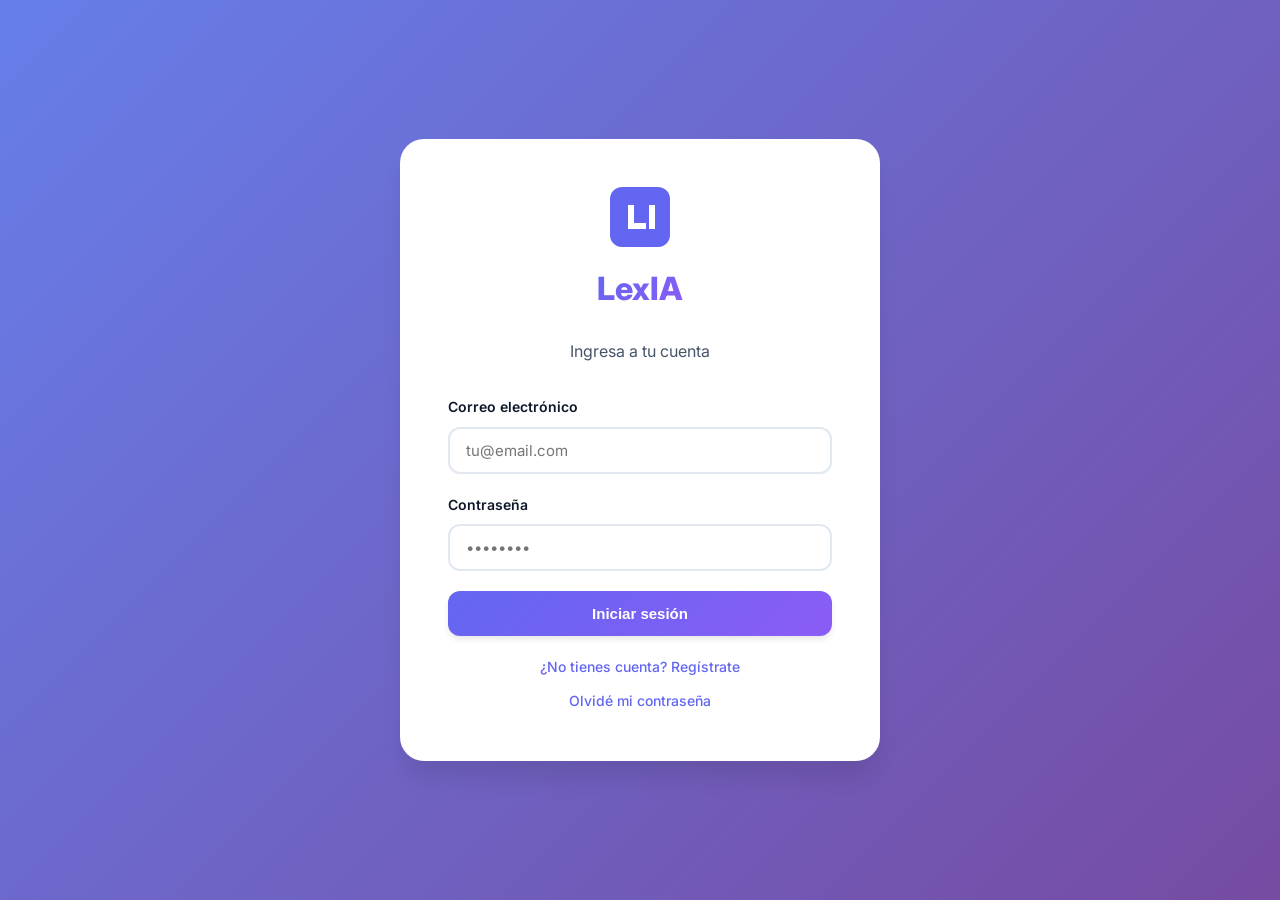
==== app.html @ 5ee6c03c "Add files via upload" ====
<!DOCTYPE html>
<html lang="es">
<head>
    <meta charset="UTF-8">
    <meta name="viewport" content="width=device-width, initial-scale=1.0">
    <title>LexIA - Dashboard</title>
    <link rel="stylesheet" href="styles/app.css">
    <link rel="preconnect" href="https://fonts.googleapis.com">
    <link rel="preconnect" href="https://fonts.gstatic.com" crossorigin>
    <link href="https://fonts.googleapis.com/css2?family=Inter:wght@300;400;500;600;700;800&display=swap" rel="stylesheet">
</head>
<body>
    <!-- Auth Screens -->
    <div id="authScreen" class="auth-container">
        <!-- Login -->
        <div id="loginForm" class="auth-card">
            <div class="auth-header">
                <div class="logo-large">
                    <svg width="60" height="60" viewBox="0 0 40 40" fill="none" xmlns="http://www.w3.org/2000/svg">
                        <rect width="40" height="40" rx="8" fill="url(#gradient1)"/>
                        <path d="M12 28V12H16V24H24V28H12Z" fill="white"/>
                        <path d="M26 12H30V28H26V12Z" fill="white"/>
                        <defs>
                            <linearGradient id="gradient1" x1="0" y1="0" x2="40" y2="40">
                                <stop offset="0%" style="stop-color:#6366f1"/>
                                <stop offset="100%" style="stop-color:#8b5cf6"/>
                            </linearGradient>
                        </defs>
                    </svg>
                    <h1>LexIA</h1>
                </div>
                <p class="auth-subtitle">Ingresa a tu cuenta</p>
            </div>
            <form id="loginFormElement" class="auth-form">
                <div class="form-group">
                    <label>Correo electrónico</label>
                    <input type="email" id="loginEmail" placeholder="tu@email.com" required>
                </div>
                <div class="form-group">
                    <label>Contraseña</label>
                    <input type="password" id="loginPassword" placeholder="••••••••" required>
                </div>
                <button type="submit" class="btn-primary btn-block">Iniciar sesión</button>
                <div class="auth-links">
                    <a href="#" id="showRegister">¿No tienes cuenta? Regístrate</a>
                    <a href="#" id="showResetPassword">Olvidé mi contraseña</a>
                </div>
            </form>
        </div>

        <!-- Register -->
        <div id="registerForm" class="auth-card" style="display: none;">
            <div class="auth-header">
                <div class="logo-large">
                    <svg width="60" height="60" viewBox="0 0 40 40" fill="none" xmlns="http://www.w3.org/2000/svg">
                        <rect width="40" height="40" rx="8" fill="url(#gradient2)"/>
                        <path d="M12 28V12H16V24H24V28H12Z" fill="white"/>
                        <path d="M26 12H30V28H26V12Z" fill="white"/>
                        <defs>
                            <linearGradient id="gradient2" x1="0" y1="0" x2="40" y2="40">
                                <stop offset="0%" style="stop-color:#6366f1"/>
                                <stop offset="100%" style="stop-color:#8b5cf6"/>
                            </linearGradient>
                        </defs>
                    </svg>
                    <h1>LexIA</h1>
                </div>
                <p class="auth-subtitle">Comienza tu prueba gratuita de 7 días</p>
            </div>
            <form id="registerFormElement" class="auth-form">
                <div class="form-group">
                    <label>Nombre completo</label>
                    <input type="text" id="registerName" placeholder="Juan Pérez" required>
                </div>
                <div class="form-group">
                    <label>Correo electrónico</label>
                    <input type="email" id="registerEmail" placeholder="tu@email.com" required>
                </div>
                <div class="form-group">
                    <label>Contraseña</label>
                    <input type="password" id="registerPassword" placeholder="Mínimo 6 caracteres" required minlength="6">
                </div>
                <div class="form-group">
                    <label>Matrícula profesional (opcional)</label>
                    <input type="text" id="registerMatricula" placeholder="Ej: T° 123 F° 456">
                </div>
                <button type="submit" class="btn-primary btn-block">Comenzar prueba gratuita</button>
                <p class="trial-notice">
                    ✓ 7 días gratis, sin tarjeta de crédito<br>
                    ✓ Acceso completo a todas las funcionalidades
                </p>
                <div class="auth-links">
                    <a href="#" id="showLogin">¿Ya tienes cuenta? Inicia sesión</a>
                </div>
            </form>
        </div>

        <!-- Reset Password -->
        <div id="resetPasswordForm" class="auth-card" style="display: none;">
            <div class="auth-header">
                <div class="logo-large">
                    <svg width="60" height="60" viewBox="0 0 40 40" fill="none" xmlns="http://www.w3.org/2000/svg">
                        <rect width="40" height="40" rx="8" fill="url(#gradient3)"/>
                        <path d="M12 28V12H16V24H24V28H12Z" fill="white"/>
                        <path d="M26 12H30V28H26V12Z" fill="white"/>
                        <defs>
                            <linearGradient id="gradient3" x1="0" y1="0" x2="40" y2="40">
                                <stop offset="0%" style="stop-color:#6366f1"/>
                                <stop offset="100%" style="stop-color:#8b5cf6"/>
                            </linearGradient>
                        </defs>
                    </svg>
                    <h1>LexIA</h1>
                </div>
                <p class="auth-subtitle">Recuperar contraseña</p>
            </div>
            <form id="resetPasswordFormElement" class="auth-form">
                <div class="form-group">
                    <label>Correo electrónico</label>
                    <input type="email" id="resetEmail" placeholder="tu@email.com" required>
                </div>
                <button type="submit" class="btn-primary btn-block">Enviar instrucciones</button>
                <div class="auth-links">
                    <a href="#" id="backToLogin">Volver al inicio de sesión</a>
                </div>
            </form>
        </div>
    </div>

    <!-- Main App -->
    <div id="mainApp" style="display: none;">
        <!-- Sidebar -->
        <aside class="sidebar">
            <div class="sidebar-header">
                <div class="logo">
                    <svg width="32" height="32" viewBox="0 0 40 40" fill="none" xmlns="http://www.w3.org/2000/svg">
                        <rect width="40" height="40" rx="8" fill="url(#gradient4)"/>
                        <path d="M12 28V12H16V24H24V28H12Z" fill="white"/>
                        <path d="M26 12H30V28H26V12Z" fill="white"/>
                        <defs>
                            <linearGradient id="gradient4" x1="0" y1="0" x2="40" y2="40">
                                <stop offset="0%" style="stop-color:#6366f1"/>
                                <stop offset="100%" style="stop-color:#8b5cf6"/>
                            </linearGradient>
                        </defs>
                    </svg>
                    <span>LexIA</span>
                </div>
            </div>

            <nav class="sidebar-nav">
                <a href="#" class="nav-item active" data-section="dashboard">
                    <span class="nav-icon">📊</span>
                    <span>Dashboard</span>
                </a>
                <a href="#" class="nav-item" data-section="expedientes">
                    <span class="nav-icon">📂</span>
                    <span>Expedientes</span>
                </a>
                <a href="#" class="nav-item" data-section="clientes">
                    <span class="nav-icon">👥</span>
                    <span>Clientes</span>
                </a>
                <a href="#" class="nav-item" data-section="analisis">
                    <span class="nav-icon">🔍</span>
                    <span>Análisis de PDFs</span>
                </a>
                <a href="#" class="nav-item" data-section="estrategia">
                    <span class="nav-icon">⚖️</span>
                    <span>Estrategia</span>
                </a>
                <a href="#" class="nav-item" data-section="escritos">
                    <span class="nav-icon">✍️</span>
                    <span>Escritos Judiciales</span>
                </a>
                <a href="#" class="nav-item" data-section="agenda">
                    <span class="nav-icon">📅</span>
                    <span>Agenda</span>
                </a>
                <a href="#" class="nav-item" data-section="cartas">
                    <span class="nav-icon">📨</span>
                    <span>Cartas Documento</span>
                </a>
                <a href="#" class="nav-item" data-section="contratos">
                    <span class="nav-icon">📄</span>
                    <span>Contratos</span>
                </a>
                <a href="#" class="nav-item" data-section="calculadora">
                    <span class="nav-icon">💰</span>
                    <span>Calculadora Legal</span>
                </a>
                <a href="#" class="nav-item" data-section="casos">
                    <span class="nav-icon">🎓</span>
                    <span>Casos Prácticos</span>
                </a>
            </nav>

            <div class="sidebar-footer">
                <div class="user-info">
                    <div class="user-avatar">
                        <span id="userInitials">JP</span>
                    </div>
                    <div class="user-details">
                        <p class="user-name" id="userName">Juan Pérez</p>
                        <p class="user-plan" id="userPlan">Prueba gratuita</p>
                    </div>
                </div>
                <button class="btn-icon" id="btnLogout" title="Cerrar sesión">
                    <svg width="20" height="20" viewBox="0 0 20 20" fill="none">
                        <path d="M8 15L3 10L8 5" stroke="currentColor" stroke-width="2" stroke-linecap="round"/>
                        <path d="M3 10H13" stroke="currentColor" stroke-width="2" stroke-linecap="round"/>
                        <path d="M10 3H16C16.5523 3 17 3.44772 17 4V16C17 16.5523 16.5523 17 16 17H10" stroke="currentColor" stroke-width="2" stroke-linecap="round"/>
                    </svg>
                </button>
            </div>
        </aside>

        <!-- Main Content -->
        <main class="main-content">
            <!-- Dashboard Section -->
            <section id="dashboardSection" class="content-section active">
                <div class="section-header">
                    <h1>Dashboard</h1>
                    <div id="trialBanner" class="trial-banner">
                        <span>⏰ Te quedan <strong id="daysLeft">7 días</strong> de prueba gratuita</span>
                        <button class="btn-primary btn-sm" id="btnSubscribe">Suscribirme ahora</button>
                    </div>
                </div>

                <div class="stats-grid">
                    <div class="stat-card">
                        <div class="stat-icon">📂</div>
                        <div class="stat-content">
                            <p class="stat-label">Expedientes activos</p>
                            <p class="stat-value" id="statExpedientes">0</p>
                        </div>
                    </div>
                    <div class="stat-card">
                        <div class="stat-icon">👥</div>
                        <div class="stat-content">
                            <p class="stat-label">Clientes</p>
                            <p class="stat-value" id="statClientes">0</p>
                        </div>
                    </div>
                    <div class="stat-card">
                        <div class="stat-icon">📅</div>
                        <div class="stat-content">
                            <p class="stat-label">Audiencias próximas</p>
                            <p class="stat-value" id="statAudiencias">0</p>
                        </div>
                    </div>
                    <div class="stat-card">
                        <div class="stat-icon">✍️</div>
                        <div class="stat-content">
                            <p class="stat-label">Escritos generados</p>
                            <p class="stat-value" id="statEscritos">0</p>
                        </div>
                    </div>
                </div>

                <div class="dashboard-content">
                    <div class="quick-actions">
                        <h2>Acciones rápidas</h2>
                        <div class="actions-grid">
                            <button class="action-card" data-section="expedientes">
                                <span class="action-icon">📂</span>
                                <span class="action-text">Nuevo expediente</span>
                            </button>
                            <button class="action-card" data-section="clientes">
                                <span class="action-icon">👥</span>
                                <span class="action-text">Nuevo cliente</span>
                            </button>
                            <button class="action-card" data-section="analisis">
                                <span class="action-icon">🔍</span>
                                <span class="action-text">Analizar PDF</span>
                            </button>
                            <button class="action-card" data-section="escritos">
                                <span class="action-icon">✍️</span>
                                <span class="action-text">Redactar escrito</span>
                            </button>
                        </div>
                    </div>

                    <div class="recent-activity">
                        <h2>Actividad reciente</h2>
                        <div id="activityList" class="activity-list">
                            <div class="empty-state">
                                <span class="empty-icon">📋</span>
                                <p>Aún no tienes actividad</p>
                                <p class="empty-subtitle">Comienza creando un expediente o cliente</p>
                            </div>
                        </div>
                    </div>
                </div>
            </section>

            <!-- Expedientes Section -->
            <section id="expedientesSection" class="content-section">
                <div class="section-header">
                    <h1>Gestión de Expedientes</h1>
                    <button class="btn-primary" id="btnNuevoExpediente">
                        <span>+</span> Nuevo expediente
                    </button>
                </div>

                <div id="expedientesList" class="data-table">
                    <!-- Tabla de expedientes se cargará dinámicamente -->
                </div>
            </section>

            <!-- Clientes Section -->
            <section id="clientesSection" class="content-section">
                <div class="section-header">
                    <h1>Gestión de Clientes</h1>
                    <button class="btn-primary" id="btnNuevoCliente">
                        <span>+</span> Nuevo cliente
                    </button>
                </div>

                <div id="clientesList" class="data-table">
                    <!-- Tabla de clientes se cargará dinámicamente -->
                </div>
            </section>

            <!-- Análisis Section -->
            <section id="analisisSection" class="content-section">
                <div class="section-header">
                    <h1>Análisis de PDFs con IA</h1>
                </div>

                <div class="upload-zone" id="pdfUploadZone">
                    <svg class="upload-icon" width="64" height="64" viewBox="0 0 24 24" fill="none">
                        <path d="M12 15V3M12 3L8 7M12 3L16 7" stroke="currentColor" stroke-width="2" stroke-linecap="round"/>
                        <path d="M2 17L2 19C2 20.1046 2.89543 21 4 21L20 21C21.1046 21 22 20.1046 22 19L22 17" stroke="currentColor" stroke-width="2" stroke-linecap="round"/>
                    </svg>
                    <h3>Arrastra tu expediente PDF aquí</h3>
                    <p>o haz clic para seleccionar un archivo</p>
                    <input type="file" id="pdfFileInput" accept=".pdf" style="display: none;">
                    <button class="btn-secondary" id="btnSelectPDF">Seleccionar archivo</button>
                </div>

                <div id="analisisResult" class="analysis-result" style="display: none;">
                    <!-- Resultado del análisis -->
                </div>
            </section>

            <!-- Estrategia Section -->
            <section id="estrategiaSection" class="content-section">
                <div class="section-header">
                    <h1>Estrategia Procesal</h1>
                </div>

                <div class="strategy-form">
                    <div class="form-group">
                        <label>Selecciona un expediente</label>
                        <select id="estrategiaExpediente" class="form-select">
                            <option value="">Seleccionar expediente...</option>
                        </select>
                    </div>
                    <div class="form-group">
                        <label>Tipo de estrategia</label>
                        <select id="estrategiaTipo" class="form-select">
                            <option value="general">Análisis estratégico general</option>
                            <option value="defensiva">Estrategia defensiva</option>
                            <option value="ofensiva">Estrategia ofensiva</option>
                            <option value="negociacion">Estrategia de negociación</option>
                        </select>
                    </div>
                    <div class="form-group">
                        <label>Contexto adicional (opcional)</label>
                        <textarea id="estrategiaContexto" rows="4" placeholder="Agrega información relevante que pueda ayudar a generar una mejor estrategia..."></textarea>
                    </div>
                    <button class="btn-primary" id="btnGenerarEstrategia">Generar estrategia</button>
                </div>

                <div id="estrategiaResult" class="strategy-result" style="display: none;">
                    <!-- Resultado de la estrategia -->
                </div>
            </section>

            <!-- Escritos Section -->
            <section id="escritosSection" class="content-section">
                <div class="section-header">
                    <h1>Redacción de Escritos Judiciales</h1>
                </div>

                <div class="escritos-form">
                    <div class="form-group">
                        <label>Tipo de escrito</label>
                        <select id="escritoTipo" class="form-select">
                            <option value="">Seleccionar tipo...</option>
                            <option value="demanda">Demanda</option>
                            <option value="contestacion">Contestación de demanda</option>
                            <option value="recurso_apelacion">Recurso de apelación</option>
                            <option value="recurso_revocatoria">Recurso de revocatoria</option>
                            <option value="alegato">Alegato</option>
                            <option value="memorial">Memorial</option>
                            <option value="escrito_prueba">Ofrecimiento de prueba</option>
                            <option value="incidente">Incidente</option>
                        </select>
                    </div>
                    <div class="form-group">
                        <label>Expediente relacionado (opcional)</label>
                        <select id="escritoExpediente" class="form-select">
                            <option value="">Sin expediente asociado</option>
                        </select>
                    </div>
                    <div class="form-group">
                        <label>Detalles del escrito</label>
                        <textarea id="escritoDetalles" rows="6" placeholder="Describe los hechos, fundamentos y peticiones que debe contener el escrito..."></textarea>
                    </div>
                    <button class="btn-primary" id="btnGenerarEscrito">Generar escrito</button>
                </div>

                <div id="escritoResult" class="document-result" style="display: none;">
                    <!-- Resultado del escrito -->
                </div>
            </section>

            <!-- Agenda Section -->
            <section id="agendaSection" class="content-section">
                <div class="section-header">
                    <h1>Agenda de Audiencias</h1>
                    <button class="btn-primary" id="btnNuevaAudiencia">
                        <span>+</span> Nueva audiencia
                    </button>
                </div>

                <div id="calendar" class="calendar">
                    <!-- Calendario se cargará dinámicamente -->
                </div>

                <div id="audienciasList" class="audiencias-list">
                    <!-- Lista de audiencias -->
                </div>
            </section>

            <!-- Cartas Section -->
            <section id="cartasSection" class="content-section">
                <div class="section-header">
                    <h1>Redacción de Cartas Documento</h1>
                </div>

                <div class="cartas-form">
                    <div class="form-group">
                        <label>Destinatario</label>
                        <input type="text" id="cartaDestinatario" placeholder="Nombre del destinatario">
                    </div>
                    <div class="form-group">
                        <label>Domicilio del destinatario</label>
                        <input type="text" id="cartaDomicilio" placeholder="Dirección completa">
                    </div>
                    <div class="form-group">
                        <label>Motivo de la carta</label>
                        <select id="cartaMotivo" class="form-select">
                            <option value="">Seleccionar motivo...</option>
                            <option value="intimacion_pago">Intimación de pago</option>
                            <option value="rescision_contrato">Rescisión de contrato</option>
                            <option value="notificacion_despido">Notificación de despido</option>
                            <option value="reclamo_daños">Reclamo por daños</option>
                            <option value="intimacion_cumplimiento">Intimación de cumplimiento</option>
                            <option value="otro">Otro motivo</option>
                        </select>
                    </div>
                    <div class="form-group">
                        <label>Contenido de la carta</label>
                        <textarea id="cartaContenido" rows="6" placeholder="Describe los hechos, antecedentes y lo que se requiere del destinatario..."></textarea>
                    </div>
                    <button class="btn-primary" id="btnGenerarCarta">Generar carta documento</button>
                </div>

                <div id="cartaResult" class="document-result" style="display: none;">
                    <!-- Resultado de la carta -->
                </div>
            </section>

            <!-- Contratos Section -->
            <section id="contratosSection" class="content-section">
                <div class="section-header">
                    <h1>Redacción de Contratos</h1>
                </div>

                <div class="contratos-form">
                    <div class="form-group">
                        <label>Tipo de contrato</label>
                        <select id="contratoTipo" class="form-select">
                            <option value="">Seleccionar tipo...</option>
                            <option value="compraventa">Compraventa</option>
                            <option value="locacion">Locación</option>
                            <option value="trabajo">Contrato de trabajo</option>
                            <option value="servicios">Prestación de servicios</option>
                            <option value="mutuo">Mutuo</option>
                            <option value="comodato">Comodato</option>
                            <option value="donacion">Donación</option>
                            <option value="sociedad">Contrato de sociedad</option>
                            <option value="mandato">Mandato</option>
                        </select>
                    </div>
                    <div class="form-group">
                        <label>Partes del contrato</label>
                        <textarea id="contratoPartes" rows="3" placeholder="Ejemplo: Parte A: Juan Pérez, DNI 12345678&#10;Parte B: María González, DNI 87654321"></textarea>
                    </div>
                    <div class="form-group">
                        <label>Cláusulas y condiciones</label>
                        <textarea id="contratoClausulas" rows="6" placeholder="Describe las condiciones específicas, plazos, obligaciones de las partes, forma de pago, etc."></textarea>
                    </div>
                    <button class="btn-primary" id="btnGenerarContrato">Generar contrato</button>
                </div>

                <div id="contratoResult" class="document-result" style="display: none;">
                    <!-- Resultado del contrato -->
                </div>
            </section>

            <!-- Calculadora Section -->
            <section id="calculadoraSection" class="content-section">
                <div class="section-header">
                    <h1>Calculadora Legal</h1>
                </div>

                <div class="calculator-tabs">
                    <button class="calc-tab active" data-calc="indemnizacion">Indemnización LCT</button>
                    <button class="calc-tab" data-calc="alimentos">Cuota alimentaria</button>
                    <button class="calc-tab" data-calc="accidente">Accidente laboral (LRT)</button>
                </div>

                <!-- Calculadora Indemnización -->
                <div id="calcIndemnizacion" class="calculator-form active">
                    <div class="form-row">
                        <div class="form-group">
                            <label>Fecha de ingreso</label>
                            <input type="date" id="fechaIngreso">
                        </div>
                        <div class="form-group">
                            <label>Fecha de egreso</label>
                            <input type="date" id="fechaEgreso">
                        </div>
                    </div>
                    <div class="form-row">
                        <div class="form-group">
                            <label>Mejor remuneración mensual</label>
                            <input type="number" id="remuneracion" placeholder="$">
                        </div>
                        <div class="form-group">
                            <label>Tipo de despido</label>
                            <select id="tipoDespido" class="form-select">
                                <option value="sin_causa">Sin causa</option>
                                <option value="por_causa">Por causa</option>
                            </select>
                        </div>
                    </div>
                    <button class="btn-primary" id="btnCalcularIndemnizacion">Calcular</button>
                    <div id="resultIndemnizacion" class="calc-result" style="display: none;"></div>
                </div>

                <!-- Calculadora Alimentos -->
                <div id="calcAlimentos" class="calculator-form">
                    <div class="form-row">
                        <div class="form-group">
                            <label>Ingresos del alimentante</label>
                            <input type="number" id="ingresosAlimentante" placeholder="$">
                        </div>
                        <div class="form-group">
                            <label>Cantidad de hijos</label>
                            <input type="number" id="cantidadHijos" min="1" value="1">
                        </div>
                    </div>
                    <div class="form-group">
                        <label>Gastos estimados mensuales del menor</label>
                        <input type="number" id="gastosHijo" placeholder="$">
                    </div>
                    <button class="btn-primary" id="btnCalcularAlimentos">Calcular</button>
                    <div id="resultAlimentos" class="calc-result" style="display: none;"></div>
                </div>

                <!-- Calculadora Accidente -->
                <div id="calcAccidente" class="calculator-form">
                    <div class="form-row">
                        <div class="form-group">
                            <label>Ingreso base mensual</label>
                            <input type="number" id="ingresoBase" placeholder="$">
                        </div>
                        <div class="form-group">
                            <label>Porcentaje de incapacidad (%)</label>
                            <input type="number" id="incapacidad" min="0" max="100" placeholder="%">
                        </div>
                    </div>
                    <div class="form-group">
                        <label>Edad del trabajador</label>
                        <input type="number" id="edadTrabajador" min="18" max="70">
                    </div>
                    <button class="btn-primary" id="btnCalcularAccidente">Calcular</button>
                    <div id="resultAccidente" class="calc-result" style="display: none;"></div>
                </div>
            </section>

            <!-- Casos Prácticos Section -->
            <section id="casosSection" class="content-section">
                <div class="section-header">
                    <h1>Casos Prácticos</h1>
                </div>

                <div class="casos-grid">
                    <div class="caso-card" data-tipo="laboral">
                        <div class="caso-icon">💼</div>
                        <h3>Derecho Laboral</h3>
                        <p>Practica con casos de despidos, indemnizaciones y conflictos laborales</p>
                        <button class="btn-secondary">Iniciar caso</button>
                    </div>
                    <div class="caso-card" data-tipo="civil">
                        <div class="caso-icon">⚖️</div>
                        <h3>Derecho Civil</h3>
                        <p>Casos de contratos, daños, responsabilidad civil y más</p>
                        <button class="btn-secondary">Iniciar caso</button>
                    </div>
                    <div class="caso-card" data-tipo="familia">
                        <div class="caso-icon">👨‍👩‍👧</div>
                        <h3>Derecho de Familia</h3>
                        <p>Alimentos, divorcio, régimen de visitas y tenencia</p>
                        <button class="btn-secondary">Iniciar caso</button>
                    </div>
                    <div class="caso-card" data-tipo="comercial">
                        <div class="caso-icon">🏢</div>
                        <h3>Derecho Comercial</h3>
                        <p>Sociedades, títulos de crédito y contratos comerciales</p>
                        <button class="btn-secondary">Iniciar caso</button>
                    </div>
                </div>

                <div id="casoActivo" class="caso-activo" style="display: none;">
                    <!-- Caso práctico activo -->
                </div>
            </section>
        </main>
    </div>

    <!-- Modals -->
    <div id="modalOverlay" class="modal-overlay"></div>
    
    <!-- Modal Suscripción -->
    <div id="modalSuscripcion" class="modal">
        <div class="modal-content">
            <div class="modal-header">
                <h2>Suscríbete a LexIA</h2>
                <button class="modal-close">&times;</button>
            </div>
            <div class="modal-body">
                <div class="subscription-plan">
                    <h3>Plan Profesional</h3>
                    <div class="price-large">
                        <span class="currency">$</span>
                        <span class="amount">9.900</span>
                        <span class="period">/mes</span>
                    </div>
                    <p class="price-note">Precio en pesos argentinos</p>
                    <ul class="plan-features">
                        <li>✓ Todas las funcionalidades</li>
                        <li>✓ Expedientes y clientes ilimitados</li>
                        <li>✓ Análisis con IA</li>
                        <li>✓ Soporte prioritario</li>
                    </ul>
                    <button class="btn-primary btn-block" id="btnProcesarPago">Procesar pago con Mercado Pago</button>
                    <p class="payment-note">Serás redirigido a Mercado Pago para completar el pago de forma segura</p>
                </div>
            </div>
        </div>
    </div>

    <!-- Loading Spinner -->
    <div id="loadingSpinner" class="loading-spinner" style="display: none;">
        <div class="spinner"></div>
        <p>Procesando...</p>
    </div>

    <!-- Toast Notifications -->
    <div id="toastContainer" class="toast-container"></div>

    <!-- Scripts -->
    <script src="js/config.js"></script>
    <script src="js/supabase.js"></script>
    <script src="js/claude-ai.js"></script>
    <script src="js/ui-extended.js"></script>
    <script src="js/auth.js"></script>
    <script src="js/app.js"></script>
</body>
</html>
---- styles/app.css ----
/* Variables globales */
:root {
    --primary: #6366f1;
    --primary-dark: #4f46e5;
    --primary-light: #818cf8;
    --secondary: #8b5cf6;
    --accent: #ec4899;
    --success: #10b981;
    --warning: #f59e0b;
    --error: #ef4444;
    
    --bg-primary: #ffffff;
    --bg-secondary: #f8fafc;
    --bg-tertiary: #f1f5f9;
    
    --text-primary: #0f172a;
    --text-secondary: #475569;
    --text-tertiary: #94a3b8;
    
    --border: #e2e8f0;
    --shadow-sm: 0 1px 2px 0 rgba(0, 0, 0, 0.05);
    --shadow-md: 0 4px 6px -1px rgba(0, 0, 0, 0.1);
    --shadow-lg: 0 10px 15px -3px rgba(0, 0, 0, 0.1);
    --shadow-xl: 0 20px 25px -5px rgba(0, 0, 0, 0.1);
    
    --radius-sm: 8px;
    --radius-md: 12px;
    --radius-lg: 16px;
    --radius-xl: 24px;
    
    --sidebar-width: 280px;
}

* {
    margin: 0;
    padding: 0;
    box-sizing: border-box;
}

body {
    font-family: 'Inter', -apple-system, BlinkMacSystemFont, 'Segoe UI', sans-serif;
    color: var(--text-primary);
    background: var(--bg-secondary);
    line-height: 1.6;
    -webkit-font-smoothing: antialiased;
}

/* Auth Container */
.auth-container {
    min-height: 100vh;
    display: flex;
    align-items: center;
    justify-content: center;
    background: linear-gradient(135deg, #667eea 0%, #764ba2 100%);
    padding: 24px;
}

.auth-card {
    background: white;
    border-radius: var(--radius-xl);
    padding: 48px;
    max-width: 480px;
    width: 100%;
    box-shadow: var(--shadow-xl);
}

.auth-header {
    text-align: center;
    margin-bottom: 32px;
}

.logo-large {
    display: flex;
    flex-direction: column;
    align-items: center;
    gap: 16px;
    margin-bottom: 24px;
}

.logo-large h1 {
    font-size: 32px;
    font-weight: 800;
    background: linear-gradient(135deg, var(--primary), var(--secondary));
    -webkit-background-clip: text;
    -webkit-text-fill-color: transparent;
}

.auth-subtitle {
    font-size: 16px;
    color: var(--text-secondary);
}

.auth-form {
    display: flex;
    flex-direction: column;
    gap: 20px;
}

.form-group {
    display: flex;
    flex-direction: column;
    gap: 8px;
}

.form-group label {
    font-weight: 600;
    font-size: 14px;
    color: var(--text-primary);
}

.form-group input,
.form-group select,
.form-group textarea {
    padding: 12px 16px;
    border: 2px solid var(--border);
    border-radius: var(--radius-md);
    font-size: 15px;
    font-family: inherit;
    transition: all 0.2s;
}

.form-group input:focus,
.form-group select:focus,
.form-group textarea:focus {
    outline: none;
    border-color: var(--primary);
    box-shadow: 0 0 0 3px rgba(99, 102, 241, 0.1);
}

.form-group textarea {
    resize: vertical;
    min-height: 100px;
}

.form-select {
    background: white;
    cursor: pointer;
}

.form-row {
    display: grid;
    grid-template-columns: 1fr 1fr;
    gap: 16px;
}

.btn-primary,
.btn-secondary {
    padding: 14px 24px;
    border-radius: var(--radius-md);
    font-weight: 600;
    font-size: 15px;
    text-decoration: none;
    transition: all 0.3s;
    cursor: pointer;
    border: none;
    display: inline-flex;
    align-items: center;
    justify-content: center;
    gap: 8px;
}

.btn-primary {
    background: linear-gradient(135deg, var(--primary), var(--secondary));
    color: white;
    box-shadow: var(--shadow-md);
}

.btn-primary:hover {
    transform: translateY(-2px);
    box-shadow: var(--shadow-lg);
}

.btn-secondary {
    background: white;
    color: var(--text-primary);
    border: 2px solid var(--border);
}

.btn-secondary:hover {
    border-color: var(--primary);
    color: var(--primary);
}

.btn-block {
    width: 100%;
}

.btn-sm {
    padding: 8px 16px;
    font-size: 14px;
}

.btn-icon {
    width: 40px;
    height: 40px;
    padding: 0;
    display: flex;
    align-items: center;
    justify-content: center;
    border-radius: var(--radius-md);
    background: transparent;
    border: none;
    cursor: pointer;
    transition: all 0.2s;
    color: var(--text-secondary);
}

.btn-icon:hover {
    background: var(--bg-tertiary);
    color: var(--text-primary);
}

.auth-links {
    display: flex;
    flex-direction: column;
    gap: 12px;
    text-align: center;
}

.auth-links a {
    color: var(--primary);
    text-decoration: none;
    font-size: 14px;
    font-weight: 500;
}

.auth-links a:hover {
    text-decoration: underline;
}

.trial-notice {
    text-align: center;
    color: var(--text-secondary);
    font-size: 13px;
    line-height: 1.6;
    padding: 16px;
    background: var(--bg-secondary);
    border-radius: var(--radius-md);
}

/* Main App Layout */
#mainApp {
    display: flex;
    min-height: 100vh;
}

/* Sidebar */
.sidebar {
    width: var(--sidebar-width);
    background: var(--text-primary);
    color: white;
    display: flex;
    flex-direction: column;
    position: fixed;
    height: 100vh;
    overflow-y: auto;
}

.sidebar-header {
    padding: 24px;
    border-bottom: 1px solid rgba(255, 255, 255, 0.1);
}

.sidebar .logo {
    display: flex;
    align-items: center;
    gap: 12px;
}

.sidebar .logo span {
    font-size: 20px;
    font-weight: 800;
}

.sidebar-nav {
    flex: 1;
    padding: 16px;
    display: flex;
    flex-direction: column;
    gap: 4px;
}

.nav-item {
    display: flex;
    align-items: center;
    gap: 12px;
    padding: 12px 16px;
    border-radius: var(--radius-md);
    color: rgba(255, 255, 255, 0.7);
    text-decoration: none;
    font-weight: 500;
    font-size: 14px;
    transition: all 0.2s;
}

.nav-item:hover {
    background: rgba(255, 255, 255, 0.1);
    color: white;
}

.nav-item.active {
    background: linear-gradient(135deg, var(--primary), var(--secondary));
    color: white;
}

.nav-icon {
    font-size: 20px;
}

.sidebar-footer {
    padding: 16px;
    border-top: 1px solid rgba(255, 255, 255, 0.1);
    display: flex;
    align-items: center;
    justify-content: space-between;
}

.user-info {
    display: flex;
    align-items: center;
    gap: 12px;
}

.user-avatar {
    width: 40px;
    height: 40px;
    border-radius: 50%;
    background: linear-gradient(135deg, var(--primary), var(--secondary));
    display: flex;
    align-items: center;
    justify-content: center;
    font-weight: 700;
    font-size: 14px;
}

.user-details {
    display: flex;
    flex-direction: column;
}

.user-name {
    font-weight: 600;
    font-size: 14px;
}

.user-plan {
    font-size: 12px;
    color: rgba(255, 255, 255, 0.6);
}

/* Main Content */
.main-content {
    margin-left: var(--sidebar-width);
    flex: 1;
    padding: 32px;
    max-width: 1400px;
}

.content-section {
    display: none;
}

.content-section.active {
    display: block;
}

.section-header {
    display: flex;
    justify-content: space-between;
    align-items: center;
    margin-bottom: 32px;
}

.section-header h1 {
    font-size: 32px;
    font-weight: 800;
}

/* Trial Banner */
.trial-banner {
    display: flex;
    align-items: center;
    gap: 16px;
    padding: 12px 20px;
    background: linear-gradient(135deg, rgba(251, 146, 60, 0.1), rgba(239, 68, 68, 0.1));
    border: 2px solid rgba(251, 146, 60, 0.3);
    border-radius: var(--radius-md);
    font-size: 14px;
}

/* Stats Grid */
.stats-grid {
    display: grid;
    grid-template-columns: repeat(auto-fit, minmax(240px, 1fr));
    gap: 24px;
    margin-bottom: 40px;
}

.stat-card {
    background: white;
    padding: 24px;
    border-radius: var(--radius-lg);
    border: 1px solid var(--border);
    display: flex;
    gap: 16px;
    align-items: center;
    transition: all 0.3s;
}

.stat-card:hover {
    transform: translateY(-4px);
    box-shadow: var(--shadow-lg);
}

.stat-icon {
    font-size: 40px;
}

.stat-content {
    flex: 1;
}

.stat-label {
    color: var(--text-secondary);
    font-size: 14px;
    margin-bottom: 4px;
}

.stat-value {
    font-size: 32px;
    font-weight: 800;
    background: linear-gradient(135deg, var(--primary), var(--secondary));
    -webkit-background-clip: text;
    -webkit-text-fill-color: transparent;
}

/* Dashboard Content */
.dashboard-content {
    display: grid;
    grid-template-columns: 1fr 1fr;
    gap: 32px;
}

.quick-actions,
.recent-activity {
    background: white;
    padding: 32px;
    border-radius: var(--radius-lg);
    border: 1px solid var(--border);
}

.quick-actions h2,
.recent-activity h2 {
    font-size: 20px;
    margin-bottom: 24px;
}

.actions-grid {
    display: grid;
    grid-template-columns: 1fr 1fr;
    gap: 16px;
}

.action-card {
    padding: 24px;
    background: var(--bg-secondary);
    border: 2px solid var(--border);
    border-radius: var(--radius-md);
    cursor: pointer;
    transition: all 0.2s;
    display: flex;
    flex-direction: column;
    align-items: center;
    gap: 12px;
    text-align: center;
}

.action-card:hover {
    border-color: var(--primary);
    background: rgba(99, 102, 241, 0.05);
    transform: translateY(-2px);
}

.action-icon {
    font-size: 32px;
}

.action-text {
    font-weight: 600;
    font-size: 14px;
}

.empty-state {
    text-align: center;
    padding: 60px 24px;
    color: var(--text-secondary);
}

.empty-icon {
    font-size: 64px;
    display: block;
    margin-bottom: 16px;
}

.empty-subtitle {
    font-size: 14px;
    color: var(--text-tertiary);
}

/* Data Table */
.data-table {
    background: white;
    border-radius: var(--radius-lg);
    border: 1px solid var(--border);
    overflow: hidden;
}

/* Upload Zone */
.upload-zone {
    background: white;
    border: 3px dashed var(--border);
    border-radius: var(--radius-lg);
    padding: 80px 40px;
    text-align: center;
    cursor: pointer;
    transition: all 0.3s;
}

.upload-zone:hover {
    border-color: var(--primary);
    background: rgba(99, 102, 241, 0.02);
}

.upload-icon {
    color: var(--text-tertiary);
    margin-bottom: 24px;
}

.upload-zone h3 {
    font-size: 20px;
    margin-bottom: 8px;
}

.upload-zone p {
    color: var(--text-secondary);
    margin-bottom: 24px;
}

/* Results */
.analysis-result,
.strategy-result,
.document-result,
.calc-result {
    background: white;
    padding: 32px;
    border-radius: var(--radius-lg);
    border: 1px solid var(--border);
    margin-top: 24px;
}

/* Form Containers */
.strategy-form,
.escritos-form,
.cartas-form,
.contratos-form,
.calculator-form {
    background: white;
    padding: 32px;
    border-radius: var(--radius-lg);
    border: 1px solid var(--border);
    display: flex;
    flex-direction: column;
    gap: 24px;
}

/* Calendar */
.calendar {
    background: white;
    padding: 32px;
    border-radius: var(--radius-lg);
    border: 1px solid var(--border);
    margin-bottom: 32px;
}

.audiencias-list {
    display: flex;
    flex-direction: column;
    gap: 16px;
}

/* Calculator Tabs */
.calculator-tabs {
    display: flex;
    gap: 8px;
    margin-bottom: 24px;
    background: white;
    padding: 8px;
    border-radius: var(--radius-lg);
    border: 1px solid var(--border);
}

.calc-tab {
    flex: 1;
    padding: 12px 24px;
    border: none;
    background: transparent;
    border-radius: var(--radius-md);
    font-weight: 600;
    font-size: 14px;
    cursor: pointer;
    transition: all 0.2s;
    color: var(--text-secondary);
}

.calc-tab.active {
    background: linear-gradient(135deg, var(--primary), var(--secondary));
    color: white;
}

.calculator-form {
    display: none;
}

.calculator-form.active {
    display: flex;
}

/* Casos Grid */
.casos-grid {
    display: grid;
    grid-template-columns: repeat(auto-fit, minmax(280px, 1fr));
    gap: 24px;
}

.caso-card {
    background: white;
    padding: 32px;
    border-radius: var(--radius-lg);
    border: 1px solid var(--border);
    text-align: center;
    transition: all 0.3s;
}

.caso-card:hover {
    transform: translateY(-4px);
    box-shadow: var(--shadow-lg);
    border-color: var(--primary);
}

.caso-icon {
    font-size: 48px;
    margin-bottom: 16px;
}

.caso-card h3 {
    font-size: 20px;
    margin-bottom: 12px;
}

.caso-card p {
    color: var(--text-secondary);
    font-size: 14px;
    margin-bottom: 24px;
}

/* Modals */
.modal-overlay {
    position: fixed;
    top: 0;
    left: 0;
    right: 0;
    bottom: 0;
    background: rgba(0, 0, 0, 0.5);
    backdrop-filter: blur(4px);
    z-index: 999;
    display: none;
}

.modal-overlay.active {
    display: block;
}

.modal {
    position: fixed;
    top: 50%;
    left: 50%;
    transform: translate(-50%, -50%) scale(0.9);
    z-index: 1000;
    max-width: 500px;
    width: 90%;
    opacity: 0;
    pointer-events: none;
    transition: all 0.3s;
}

.modal.active {
    opacity: 1;
    pointer-events: all;
    transform: translate(-50%, -50%) scale(1);
}

.modal-content {
    background: white;
    border-radius: var(--radius-xl);
    box-shadow: var(--shadow-xl);
    overflow: hidden;
}

.modal-header {
    padding: 24px;
    border-bottom: 1px solid var(--border);
    display: flex;
    justify-content: space-between;
    align-items: center;
}

.modal-header h2 {
    font-size: 24px;
}

.modal-close {
    background: none;
    border: none;
    font-size: 32px;
    cursor: pointer;
    color: var(--text-tertiary);
    width: 32px;
    height: 32px;
    display: flex;
    align-items: center;
    justify-content: center;
    border-radius: var(--radius-md);
    transition: all 0.2s;
}

.modal-close:hover {
    background: var(--bg-tertiary);
    color: var(--text-primary);
}

.modal-body {
    padding: 24px;
}

.subscription-plan {
    text-align: center;
}

.subscription-plan h3 {
    font-size: 20px;
    margin-bottom: 16px;
}

.price-large {
    margin-bottom: 8px;
}

.price-large .currency {
    font-size: 24px;
    color: var(--text-secondary);
}

.price-large .amount {
    font-size: 56px;
    font-weight: 800;
    background: linear-gradient(135deg, var(--primary), var(--secondary));
    -webkit-background-clip: text;
    -webkit-text-fill-color: transparent;
}

.price-large .period {
    font-size: 18px;
    color: var(--text-secondary);
}

.price-note {
    color: var(--text-tertiary);
    font-size: 14px;
    margin-bottom: 24px;
}

.plan-features {
    list-style: none;
    text-align: left;
    margin-bottom: 32px;
}

.plan-features li {
    padding: 12px 0;
    border-bottom: 1px solid var(--bg-secondary);
}

.payment-note {
    margin-top: 16px;
    font-size: 13px;
    color: var(--text-tertiary);
}

/* Loading Spinner */
.loading-spinner {
    position: fixed;
    top: 50%;
    left: 50%;
    transform: translate(-50%, -50%);
    text-align: center;
    z-index: 2000;
}

.spinner {
    width: 60px;
    height: 60px;
    border: 4px solid var(--bg-tertiary);
    border-top-color: var(--primary);
    border-radius: 50%;
    animation: spin 0.8s linear infinite;
    margin: 0 auto 16px;
}

@keyframes spin {
    to { transform: rotate(360deg); }
}

/* Toast Notifications */
.toast-container {
    position: fixed;
    top: 24px;
    right: 24px;
    z-index: 9999;
    display: flex;
    flex-direction: column;
    gap: 12px;
}

.toast {
    background: white;
    padding: 16px 24px;
    border-radius: var(--radius-md);
    box-shadow: var(--shadow-lg);
    border-left: 4px solid;
    min-width: 300px;
    animation: slideIn 0.3s ease;
}

.toast.success {
    border-color: var(--success);
}

.toast.error {
    border-color: var(--error);
}

.toast.warning {
    border-color: var(--warning);
}

@keyframes slideIn {
    from {
        transform: translateX(400px);
        opacity: 0;
    }
    to {
        transform: translateX(0);
        opacity: 1;
    }
}

/* Responsive */
@media (max-width: 1024px) {
    .sidebar {
        width: 80px;
    }
    
    .sidebar .logo span,
    .nav-item span:not(.nav-icon),
    .sidebar-footer .user-details {
        display: none;
    }
    
    .main-content {
        margin-left: 80px;
    }
    
    .dashboard-content {
        grid-template-columns: 1fr;
    }
}

@media (max-width: 768px) {
    .sidebar {
        transform: translateX(-100%);
        transition: transform 0.3s;
    }
    
    .sidebar.mobile-open {
        transform: translateX(0);
    }
    
    .main-content {
        margin-left: 0;
        padding: 16px;
    }
    
    .stats-grid {
        grid-template-columns: 1fr;
    }
    
    .actions-grid {
        grid-template-columns: 1fr;
    }
    
    .form-row {
        grid-template-columns: 1fr;
    }
}
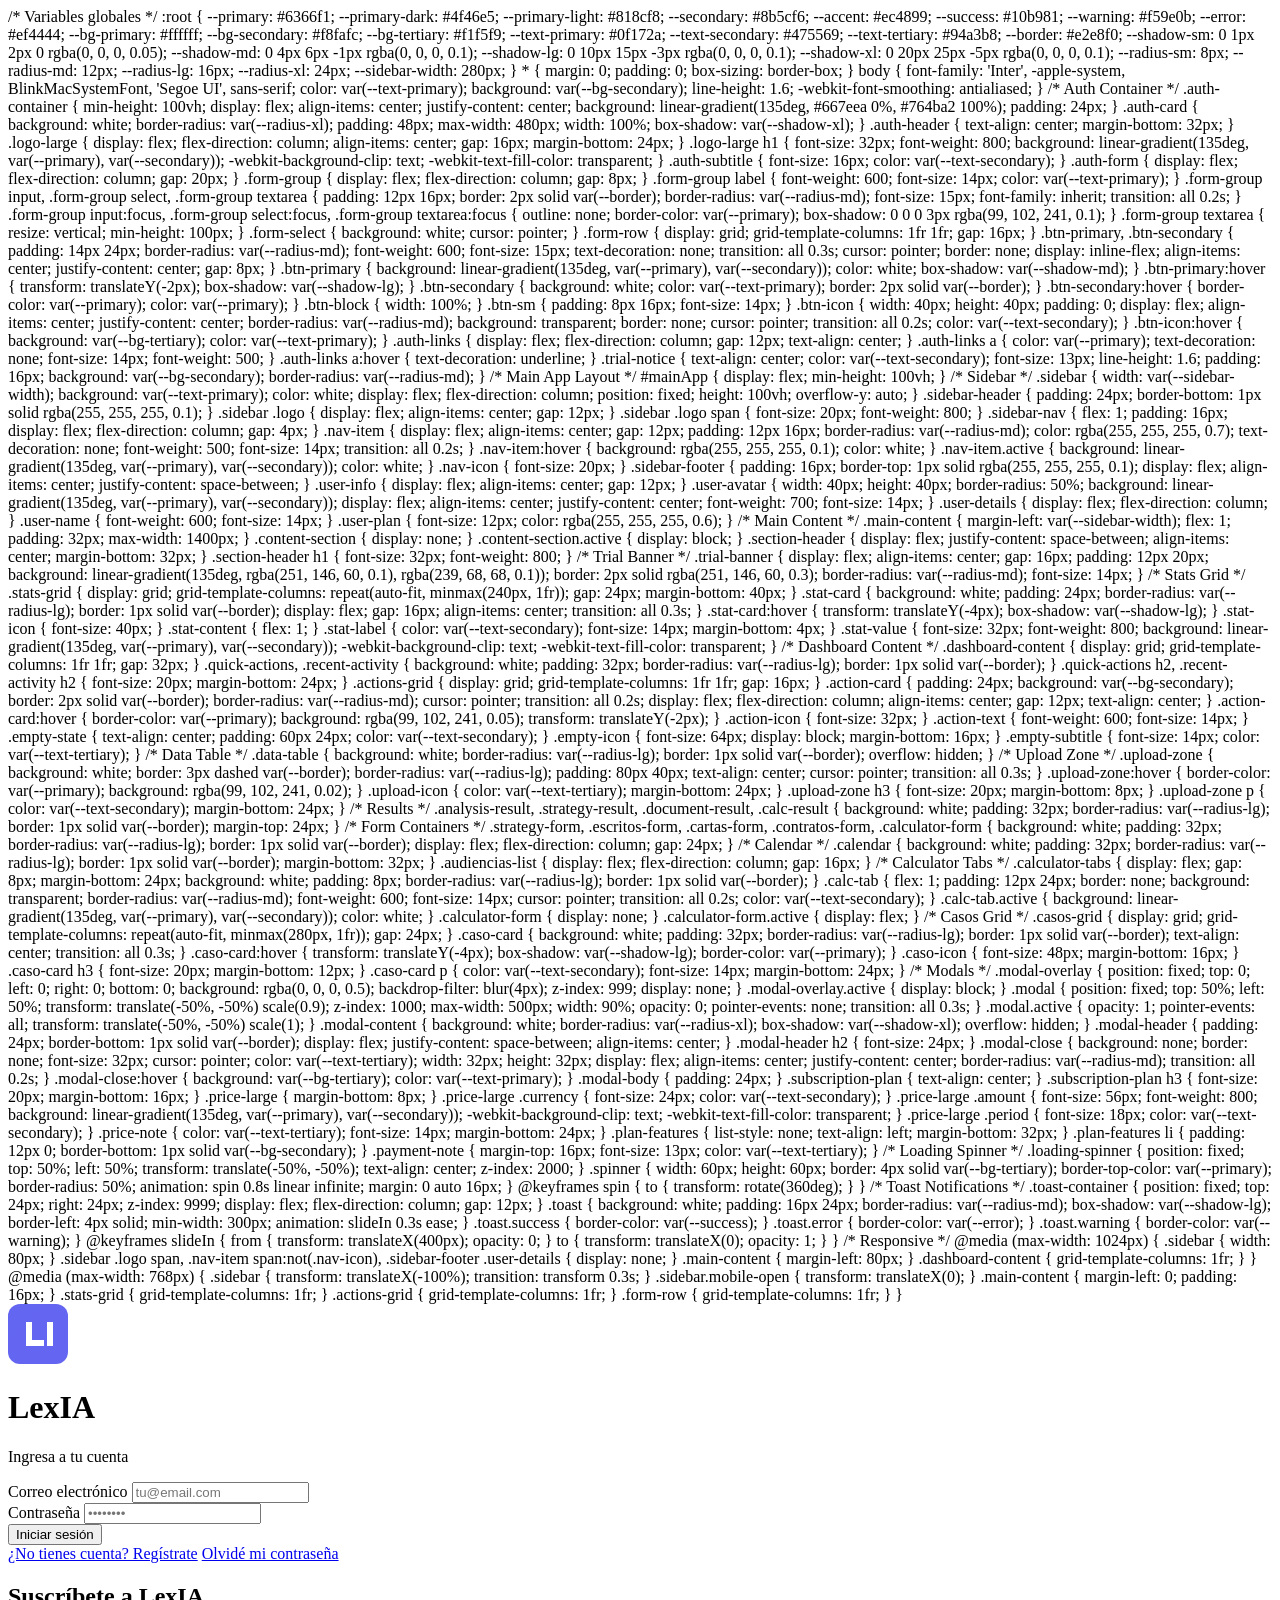
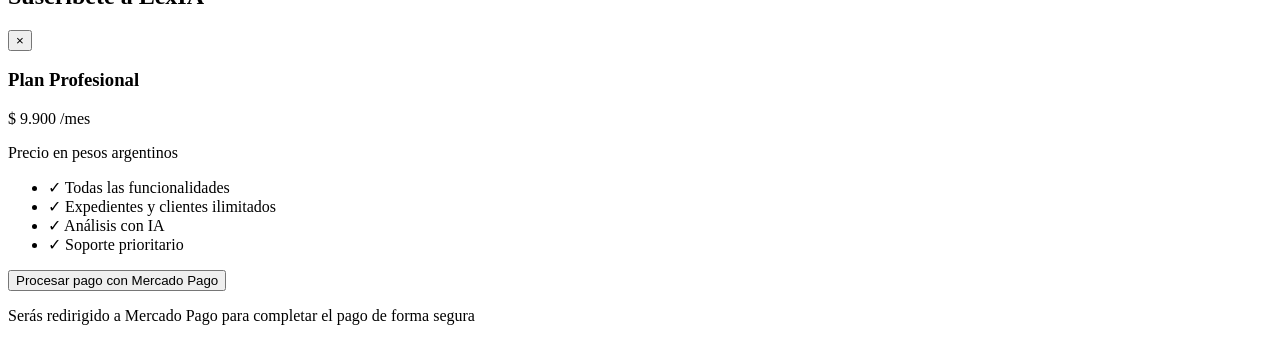
==== commit f0a63a2a: "Add files via upload" ====
--- a/app.html
+++ b/app.html
@@ -4,8 +4,923 @@
     <meta charset="UTF-8">
     <meta name="viewport" content="width=device-width, initial-scale=1.0">
     <title>LexIA - Dashboard</title>
-    <link rel="stylesheet" href="styles/app.css">
+    <style>
     <link rel="preconnect" href="https://fonts.googleapis.com">
+</style>
+/* Variables globales */
+:root {
+    --primary: #6366f1;
+    --primary-dark: #4f46e5;
+    --primary-light: #818cf8;
+    --secondary: #8b5cf6;
+    --accent: #ec4899;
+    --success: #10b981;
+    --warning: #f59e0b;
+    --error: #ef4444;
+    
+    --bg-primary: #ffffff;
+    --bg-secondary: #f8fafc;
+    --bg-tertiary: #f1f5f9;
+    
+    --text-primary: #0f172a;
+    --text-secondary: #475569;
+    --text-tertiary: #94a3b8;
+    
+    --border: #e2e8f0;
+    --shadow-sm: 0 1px 2px 0 rgba(0, 0, 0, 0.05);
+    --shadow-md: 0 4px 6px -1px rgba(0, 0, 0, 0.1);
+    --shadow-lg: 0 10px 15px -3px rgba(0, 0, 0, 0.1);
+    --shadow-xl: 0 20px 25px -5px rgba(0, 0, 0, 0.1);
+    
+    --radius-sm: 8px;
+    --radius-md: 12px;
+    --radius-lg: 16px;
+    --radius-xl: 24px;
+    
+    --sidebar-width: 280px;
+}
+
+* {
+    margin: 0;
+    padding: 0;
+    box-sizing: border-box;
+}
+
+body {
+    font-family: 'Inter', -apple-system, BlinkMacSystemFont, 'Segoe UI', sans-serif;
+    color: var(--text-primary);
+    background: var(--bg-secondary);
+    line-height: 1.6;
+    -webkit-font-smoothing: antialiased;
+}
+
+/* Auth Container */
+.auth-container {
+    min-height: 100vh;
+    display: flex;
+    align-items: center;
+    justify-content: center;
+    background: linear-gradient(135deg, #667eea 0%, #764ba2 100%);
+    padding: 24px;
+}
+
+.auth-card {
+    background: white;
+    border-radius: var(--radius-xl);
+    padding: 48px;
+    max-width: 480px;
+    width: 100%;
+    box-shadow: var(--shadow-xl);
+}
+
+.auth-header {
+    text-align: center;
+    margin-bottom: 32px;
+}
+
+.logo-large {
+    display: flex;
+    flex-direction: column;
+    align-items: center;
+    gap: 16px;
+    margin-bottom: 24px;
+}
+
+.logo-large h1 {
+    font-size: 32px;
+    font-weight: 800;
+    background: linear-gradient(135deg, var(--primary), var(--secondary));
+    -webkit-background-clip: text;
+    -webkit-text-fill-color: transparent;
+}
+
+.auth-subtitle {
+    font-size: 16px;
+    color: var(--text-secondary);
+}
+
+.auth-form {
+    display: flex;
+    flex-direction: column;
+    gap: 20px;
+}
+
+.form-group {
+    display: flex;
+    flex-direction: column;
+    gap: 8px;
+}
+
+.form-group label {
+    font-weight: 600;
+    font-size: 14px;
+    color: var(--text-primary);
+}
+
+.form-group input,
+.form-group select,
+.form-group textarea {
+    padding: 12px 16px;
+    border: 2px solid var(--border);
+    border-radius: var(--radius-md);
+    font-size: 15px;
+    font-family: inherit;
+    transition: all 0.2s;
+}
+
+.form-group input:focus,
+.form-group select:focus,
+.form-group textarea:focus {
+    outline: none;
+    border-color: var(--primary);
+    box-shadow: 0 0 0 3px rgba(99, 102, 241, 0.1);
+}
+
+.form-group textarea {
+    resize: vertical;
+    min-height: 100px;
+}
+
+.form-select {
+    background: white;
+    cursor: pointer;
+}
+
+.form-row {
+    display: grid;
+    grid-template-columns: 1fr 1fr;
+    gap: 16px;
+}
+
+.btn-primary,
+.btn-secondary {
+    padding: 14px 24px;
+    border-radius: var(--radius-md);
+    font-weight: 600;
+    font-size: 15px;
+    text-decoration: none;
+    transition: all 0.3s;
+    cursor: pointer;
+    border: none;
+    display: inline-flex;
+    align-items: center;
+    justify-content: center;
+    gap: 8px;
+}
+
+.btn-primary {
+    background: linear-gradient(135deg, var(--primary), var(--secondary));
+    color: white;
+    box-shadow: var(--shadow-md);
+}
+
+.btn-primary:hover {
+    transform: translateY(-2px);
+    box-shadow: var(--shadow-lg);
+}
+
+.btn-secondary {
+    background: white;
+    color: var(--text-primary);
+    border: 2px solid var(--border);
+}
+
+.btn-secondary:hover {
+    border-color: var(--primary);
+    color: var(--primary);
+}
+
+.btn-block {
+    width: 100%;
+}
+
+.btn-sm {
+    padding: 8px 16px;
+    font-size: 14px;
+}
+
+.btn-icon {
+    width: 40px;
+    height: 40px;
+    padding: 0;
+    display: flex;
+    align-items: center;
+    justify-content: center;
+    border-radius: var(--radius-md);
+    background: transparent;
+    border: none;
+    cursor: pointer;
+    transition: all 0.2s;
+    color: var(--text-secondary);
+}
+
+.btn-icon:hover {
+    background: var(--bg-tertiary);
+    color: var(--text-primary);
+}
+
+.auth-links {
+    display: flex;
+    flex-direction: column;
+    gap: 12px;
+    text-align: center;
+}
+
+.auth-links a {
+    color: var(--primary);
+    text-decoration: none;
+    font-size: 14px;
+    font-weight: 500;
+}
+
+.auth-links a:hover {
+    text-decoration: underline;
+}
+
+.trial-notice {
+    text-align: center;
+    color: var(--text-secondary);
+    font-size: 13px;
+    line-height: 1.6;
+    padding: 16px;
+    background: var(--bg-secondary);
+    border-radius: var(--radius-md);
+}
+
+/* Main App Layout */
+#mainApp {
+    display: flex;
+    min-height: 100vh;
+}
+
+/* Sidebar */
+.sidebar {
+    width: var(--sidebar-width);
+    background: var(--text-primary);
+    color: white;
+    display: flex;
+    flex-direction: column;
+    position: fixed;
+    height: 100vh;
+    overflow-y: auto;
+}
+
+.sidebar-header {
+    padding: 24px;
+    border-bottom: 1px solid rgba(255, 255, 255, 0.1);
+}
+
+.sidebar .logo {
+    display: flex;
+    align-items: center;
+    gap: 12px;
+}
+
+.sidebar .logo span {
+    font-size: 20px;
+    font-weight: 800;
+}
+
+.sidebar-nav {
+    flex: 1;
+    padding: 16px;
+    display: flex;
+    flex-direction: column;
+    gap: 4px;
+}
+
+.nav-item {
+    display: flex;
+    align-items: center;
+    gap: 12px;
+    padding: 12px 16px;
+    border-radius: var(--radius-md);
+    color: rgba(255, 255, 255, 0.7);
+    text-decoration: none;
+    font-weight: 500;
+    font-size: 14px;
+    transition: all 0.2s;
+}
+
+.nav-item:hover {
+    background: rgba(255, 255, 255, 0.1);
+    color: white;
+}
+
+.nav-item.active {
+    background: linear-gradient(135deg, var(--primary), var(--secondary));
+    color: white;
+}
+
+.nav-icon {
+    font-size: 20px;
+}
+
+.sidebar-footer {
+    padding: 16px;
+    border-top: 1px solid rgba(255, 255, 255, 0.1);
+    display: flex;
+    align-items: center;
+    justify-content: space-between;
+}
+
+.user-info {
+    display: flex;
+    align-items: center;
+    gap: 12px;
+}
+
+.user-avatar {
+    width: 40px;
+    height: 40px;
+    border-radius: 50%;
+    background: linear-gradient(135deg, var(--primary), var(--secondary));
+    display: flex;
+    align-items: center;
+    justify-content: center;
+    font-weight: 700;
+    font-size: 14px;
+}
+
+.user-details {
+    display: flex;
+    flex-direction: column;
+}
+
+.user-name {
+    font-weight: 600;
+    font-size: 14px;
+}
+
+.user-plan {
+    font-size: 12px;
+    color: rgba(255, 255, 255, 0.6);
+}
+
+/* Main Content */
+.main-content {
+    margin-left: var(--sidebar-width);
+    flex: 1;
+    padding: 32px;
+    max-width: 1400px;
+}
+
+.content-section {
+    display: none;
+}
+
+.content-section.active {
+    display: block;
+}
+
+.section-header {
+    display: flex;
+    justify-content: space-between;
+    align-items: center;
+    margin-bottom: 32px;
+}
+
+.section-header h1 {
+    font-size: 32px;
+    font-weight: 800;
+}
+
+/* Trial Banner */
+.trial-banner {
+    display: flex;
+    align-items: center;
+    gap: 16px;
+    padding: 12px 20px;
+    background: linear-gradient(135deg, rgba(251, 146, 60, 0.1), rgba(239, 68, 68, 0.1));
+    border: 2px solid rgba(251, 146, 60, 0.3);
+    border-radius: var(--radius-md);
+    font-size: 14px;
+}
+
+/* Stats Grid */
+.stats-grid {
+    display: grid;
+    grid-template-columns: repeat(auto-fit, minmax(240px, 1fr));
+    gap: 24px;
+    margin-bottom: 40px;
+}
+
+.stat-card {
+    background: white;
+    padding: 24px;
+    border-radius: var(--radius-lg);
+    border: 1px solid var(--border);
+    display: flex;
+    gap: 16px;
+    align-items: center;
+    transition: all 0.3s;
+}
+
+.stat-card:hover {
+    transform: translateY(-4px);
+    box-shadow: var(--shadow-lg);
+}
+
+.stat-icon {
+    font-size: 40px;
+}
+
+.stat-content {
+    flex: 1;
+}
+
+.stat-label {
+    color: var(--text-secondary);
+    font-size: 14px;
+    margin-bottom: 4px;
+}
+
+.stat-value {
+    font-size: 32px;
+    font-weight: 800;
+    background: linear-gradient(135deg, var(--primary), var(--secondary));
+    -webkit-background-clip: text;
+    -webkit-text-fill-color: transparent;
+}
+
+/* Dashboard Content */
+.dashboard-content {
+    display: grid;
+    grid-template-columns: 1fr 1fr;
+    gap: 32px;
+}
+
+.quick-actions,
+.recent-activity {
+    background: white;
+    padding: 32px;
+    border-radius: var(--radius-lg);
+    border: 1px solid var(--border);
+}
+
+.quick-actions h2,
+.recent-activity h2 {
+    font-size: 20px;
+    margin-bottom: 24px;
+}
+
+.actions-grid {
+    display: grid;
+    grid-template-columns: 1fr 1fr;
+    gap: 16px;
+}
+
+.action-card {
+    padding: 24px;
+    background: var(--bg-secondary);
+    border: 2px solid var(--border);
+    border-radius: var(--radius-md);
+    cursor: pointer;
+    transition: all 0.2s;
+    display: flex;
+    flex-direction: column;
+    align-items: center;
+    gap: 12px;
+    text-align: center;
+}
+
+.action-card:hover {
+    border-color: var(--primary);
+    background: rgba(99, 102, 241, 0.05);
+    transform: translateY(-2px);
+}
+
+.action-icon {
+    font-size: 32px;
+}
+
+.action-text {
+    font-weight: 600;
+    font-size: 14px;
+}
+
+.empty-state {
+    text-align: center;
+    padding: 60px 24px;
+    color: var(--text-secondary);
+}
+
+.empty-icon {
+    font-size: 64px;
+    display: block;
+    margin-bottom: 16px;
+}
+
+.empty-subtitle {
+    font-size: 14px;
+    color: var(--text-tertiary);
+}
+
+/* Data Table */
+.data-table {
+    background: white;
+    border-radius: var(--radius-lg);
+    border: 1px solid var(--border);
+    overflow: hidden;
+}
+
+/* Upload Zone */
+.upload-zone {
+    background: white;
+    border: 3px dashed var(--border);
+    border-radius: var(--radius-lg);
+    padding: 80px 40px;
+    text-align: center;
+    cursor: pointer;
+    transition: all 0.3s;
+}
+
+.upload-zone:hover {
+    border-color: var(--primary);
+    background: rgba(99, 102, 241, 0.02);
+}
+
+.upload-icon {
+    color: var(--text-tertiary);
+    margin-bottom: 24px;
+}
+
+.upload-zone h3 {
+    font-size: 20px;
+    margin-bottom: 8px;
+}
+
+.upload-zone p {
+    color: var(--text-secondary);
+    margin-bottom: 24px;
+}
+
+/* Results */
+.analysis-result,
+.strategy-result,
+.document-result,
+.calc-result {
+    background: white;
+    padding: 32px;
+    border-radius: var(--radius-lg);
+    border: 1px solid var(--border);
+    margin-top: 24px;
+}
+
+/* Form Containers */
+.strategy-form,
+.escritos-form,
+.cartas-form,
+.contratos-form,
+.calculator-form {
+    background: white;
+    padding: 32px;
+    border-radius: var(--radius-lg);
+    border: 1px solid var(--border);
+    display: flex;
+    flex-direction: column;
+    gap: 24px;
+}
+
+/* Calendar */
+.calendar {
+    background: white;
+    padding: 32px;
+    border-radius: var(--radius-lg);
+    border: 1px solid var(--border);
+    margin-bottom: 32px;
+}
+
+.audiencias-list {
+    display: flex;
+    flex-direction: column;
+    gap: 16px;
+}
+
+/* Calculator Tabs */
+.calculator-tabs {
+    display: flex;
+    gap: 8px;
+    margin-bottom: 24px;
+    background: white;
+    padding: 8px;
+    border-radius: var(--radius-lg);
+    border: 1px solid var(--border);
+}
+
+.calc-tab {
+    flex: 1;
+    padding: 12px 24px;
+    border: none;
+    background: transparent;
+    border-radius: var(--radius-md);
+    font-weight: 600;
+    font-size: 14px;
+    cursor: pointer;
+    transition: all 0.2s;
+    color: var(--text-secondary);
+}
+
+.calc-tab.active {
+    background: linear-gradient(135deg, var(--primary), var(--secondary));
+    color: white;
+}
+
+.calculator-form {
+    display: none;
+}
+
+.calculator-form.active {
+    display: flex;
+}
+
+/* Casos Grid */
+.casos-grid {
+    display: grid;
+    grid-template-columns: repeat(auto-fit, minmax(280px, 1fr));
+    gap: 24px;
+}
+
+.caso-card {
+    background: white;
+    padding: 32px;
+    border-radius: var(--radius-lg);
+    border: 1px solid var(--border);
+    text-align: center;
+    transition: all 0.3s;
+}
+
+.caso-card:hover {
+    transform: translateY(-4px);
+    box-shadow: var(--shadow-lg);
+    border-color: var(--primary);
+}
+
+.caso-icon {
+    font-size: 48px;
+    margin-bottom: 16px;
+}
+
+.caso-card h3 {
+    font-size: 20px;
+    margin-bottom: 12px;
+}
+
+.caso-card p {
+    color: var(--text-secondary);
+    font-size: 14px;
+    margin-bottom: 24px;
+}
+
+/* Modals */
+.modal-overlay {
+    position: fixed;
+    top: 0;
+    left: 0;
+    right: 0;
+    bottom: 0;
+    background: rgba(0, 0, 0, 0.5);
+    backdrop-filter: blur(4px);
+    z-index: 999;
+    display: none;
+}
+
+.modal-overlay.active {
+    display: block;
+}
+
+.modal {
+    position: fixed;
+    top: 50%;
+    left: 50%;
+    transform: translate(-50%, -50%) scale(0.9);
+    z-index: 1000;
+    max-width: 500px;
+    width: 90%;
+    opacity: 0;
+    pointer-events: none;
+    transition: all 0.3s;
+}
+
+.modal.active {
+    opacity: 1;
+    pointer-events: all;
+    transform: translate(-50%, -50%) scale(1);
+}
+
+.modal-content {
+    background: white;
+    border-radius: var(--radius-xl);
+    box-shadow: var(--shadow-xl);
+    overflow: hidden;
+}
+
+.modal-header {
+    padding: 24px;
+    border-bottom: 1px solid var(--border);
+    display: flex;
+    justify-content: space-between;
+    align-items: center;
+}
+
+.modal-header h2 {
+    font-size: 24px;
+}
+
+.modal-close {
+    background: none;
+    border: none;
+    font-size: 32px;
+    cursor: pointer;
+    color: var(--text-tertiary);
+    width: 32px;
+    height: 32px;
+    display: flex;
+    align-items: center;
+    justify-content: center;
+    border-radius: var(--radius-md);
+    transition: all 0.2s;
+}
+
+.modal-close:hover {
+    background: var(--bg-tertiary);
+    color: var(--text-primary);
+}
+
+.modal-body {
+    padding: 24px;
+}
+
+.subscription-plan {
+    text-align: center;
+}
+
+.subscription-plan h3 {
+    font-size: 20px;
+    margin-bottom: 16px;
+}
+
+.price-large {
+    margin-bottom: 8px;
+}
+
+.price-large .currency {
+    font-size: 24px;
+    color: var(--text-secondary);
+}
+
+.price-large .amount {
+    font-size: 56px;
+    font-weight: 800;
+    background: linear-gradient(135deg, var(--primary), var(--secondary));
+    -webkit-background-clip: text;
+    -webkit-text-fill-color: transparent;
+}
+
+.price-large .period {
+    font-size: 18px;
+    color: var(--text-secondary);
+}
+
+.price-note {
+    color: var(--text-tertiary);
+    font-size: 14px;
+    margin-bottom: 24px;
+}
+
+.plan-features {
+    list-style: none;
+    text-align: left;
+    margin-bottom: 32px;
+}
+
+.plan-features li {
+    padding: 12px 0;
+    border-bottom: 1px solid var(--bg-secondary);
+}
+
+.payment-note {
+    margin-top: 16px;
+    font-size: 13px;
+    color: var(--text-tertiary);
+}
+
+/* Loading Spinner */
+.loading-spinner {
+    position: fixed;
+    top: 50%;
+    left: 50%;
+    transform: translate(-50%, -50%);
+    text-align: center;
+    z-index: 2000;
+}
+
+.spinner {
+    width: 60px;
+    height: 60px;
+    border: 4px solid var(--bg-tertiary);
+    border-top-color: var(--primary);
+    border-radius: 50%;
+    animation: spin 0.8s linear infinite;
+    margin: 0 auto 16px;
+}
+
+@keyframes spin {
+    to { transform: rotate(360deg); }
+}
+
+/* Toast Notifications */
+.toast-container {
+    position: fixed;
+    top: 24px;
+    right: 24px;
+    z-index: 9999;
+    display: flex;
+    flex-direction: column;
+    gap: 12px;
+}
+
+.toast {
+    background: white;
+    padding: 16px 24px;
+    border-radius: var(--radius-md);
+    box-shadow: var(--shadow-lg);
+    border-left: 4px solid;
+    min-width: 300px;
+    animation: slideIn 0.3s ease;
+}
+
+.toast.success {
+    border-color: var(--success);
+}
+
+.toast.error {
+    border-color: var(--error);
+}
+
+.toast.warning {
+    border-color: var(--warning);
+}
+
+@keyframes slideIn {
+    from {
+        transform: translateX(400px);
+        opacity: 0;
+    }
+    to {
+        transform: translateX(0);
+        opacity: 1;
+    }
+}
+
+/* Responsive */
+@media (max-width: 1024px) {
+    .sidebar {
+        width: 80px;
+    }
+    
+    .sidebar .logo span,
+    .nav-item span:not(.nav-icon),
+    .sidebar-footer .user-details {
+        display: none;
+    }
+    
+    .main-content {
+        margin-left: 80px;
+    }
+    
+    .dashboard-content {
+        grid-template-columns: 1fr;
+    }
+}
+
+@media (max-width: 768px) {
+    .sidebar {
+        transform: translateX(-100%);
+        transition: transform 0.3s;
+    }
+    
+    .sidebar.mobile-open {
+        transform: translateX(0);
+    }
+    
+    .main-content {
+        margin-left: 0;
+        padding: 16px;
+    }
+    
+    .stats-grid {
+        grid-template-columns: 1fr;
+    }
+    
+    .actions-grid {
+        grid-template-columns: 1fr;
+    }
+    
+    .form-row {
+        grid-template-columns: 1fr;
+    }
+}
     <link rel="preconnect" href="https://fonts.gstatic.com" crossorigin>
     <link href="https://fonts.googleapis.com/css2?family=Inter:wght@300;400;500;600;700;800&display=swap" rel="stylesheet">
 </head>
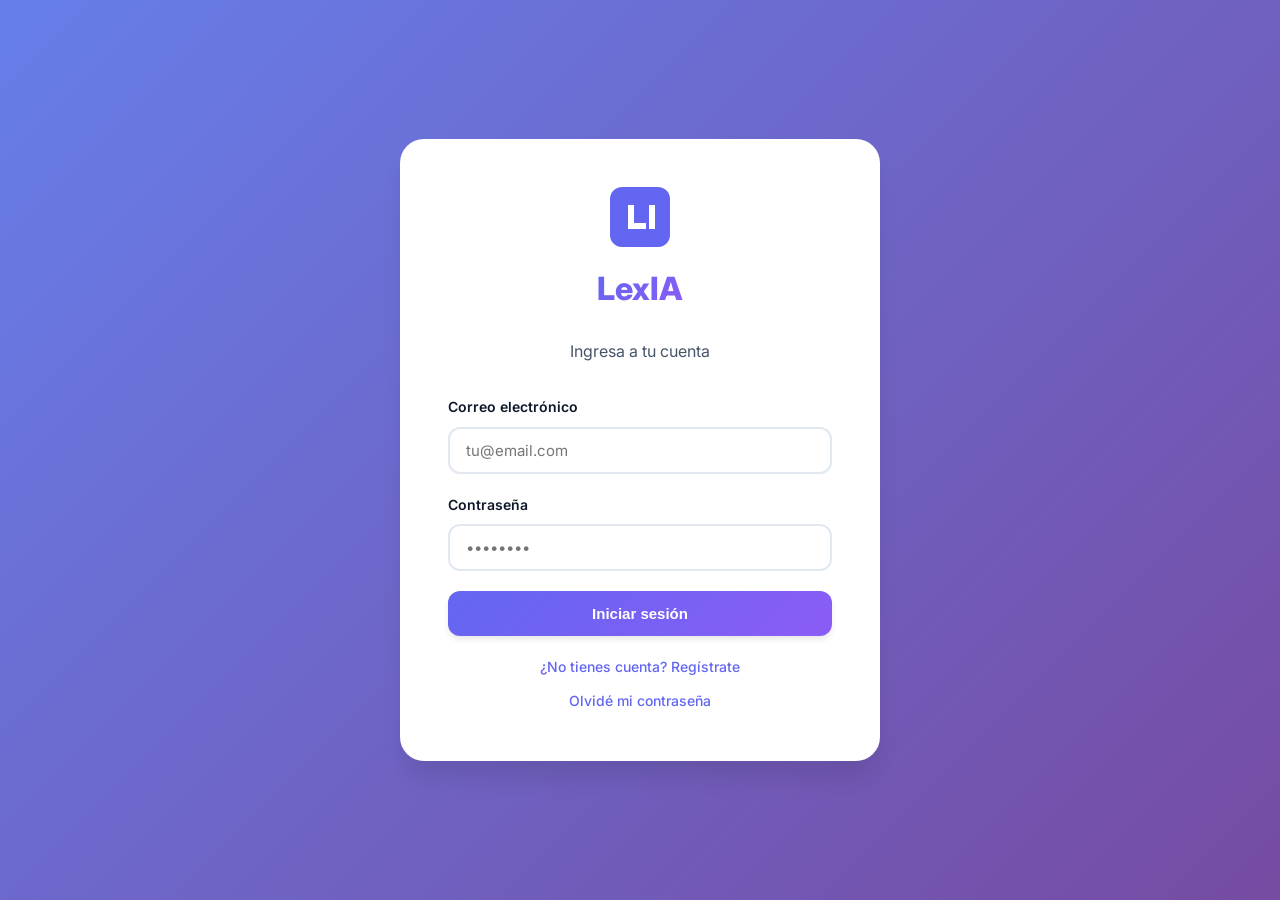
==== commit b91bcd2e: "Add files via upload" ====
--- a/app.html
+++ b/app.html
@@ -5,8 +5,6 @@
     <meta name="viewport" content="width=device-width, initial-scale=1.0">
     <title>LexIA - Dashboard</title>
     <style>
-    <link rel="preconnect" href="https://fonts.googleapis.com">
-</style>
 /* Variables globales */
 :root {
     --primary: #6366f1;
@@ -921,6 +919,9 @@
         grid-template-columns: 1fr;
     }
 }
+
+    </style>
+    <link rel="preconnect" href="https://fonts.googleapis.com">
     <link rel="preconnect" href="https://fonts.gstatic.com" crossorigin>
     <link href="https://fonts.googleapis.com/css2?family=Inter:wght@300;400;500;600;700;800&display=swap" rel="stylesheet">
 </head>
